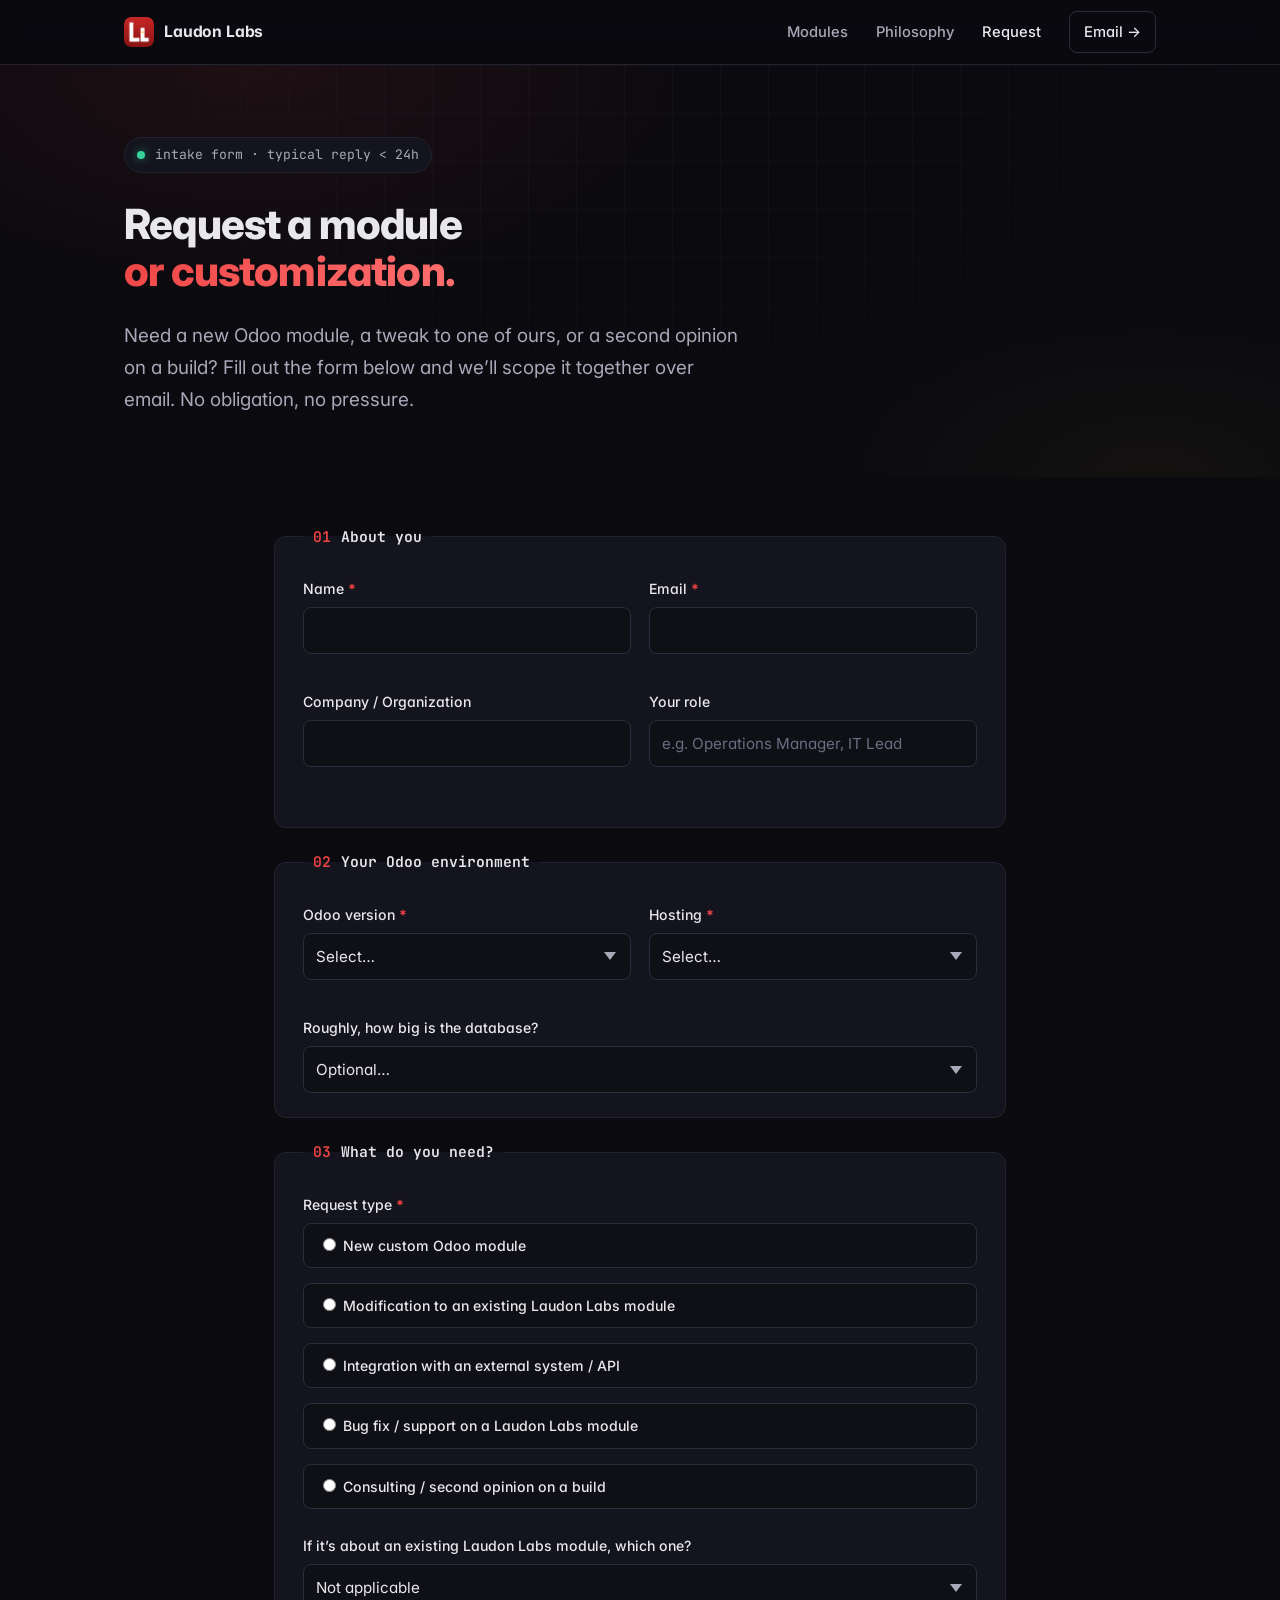
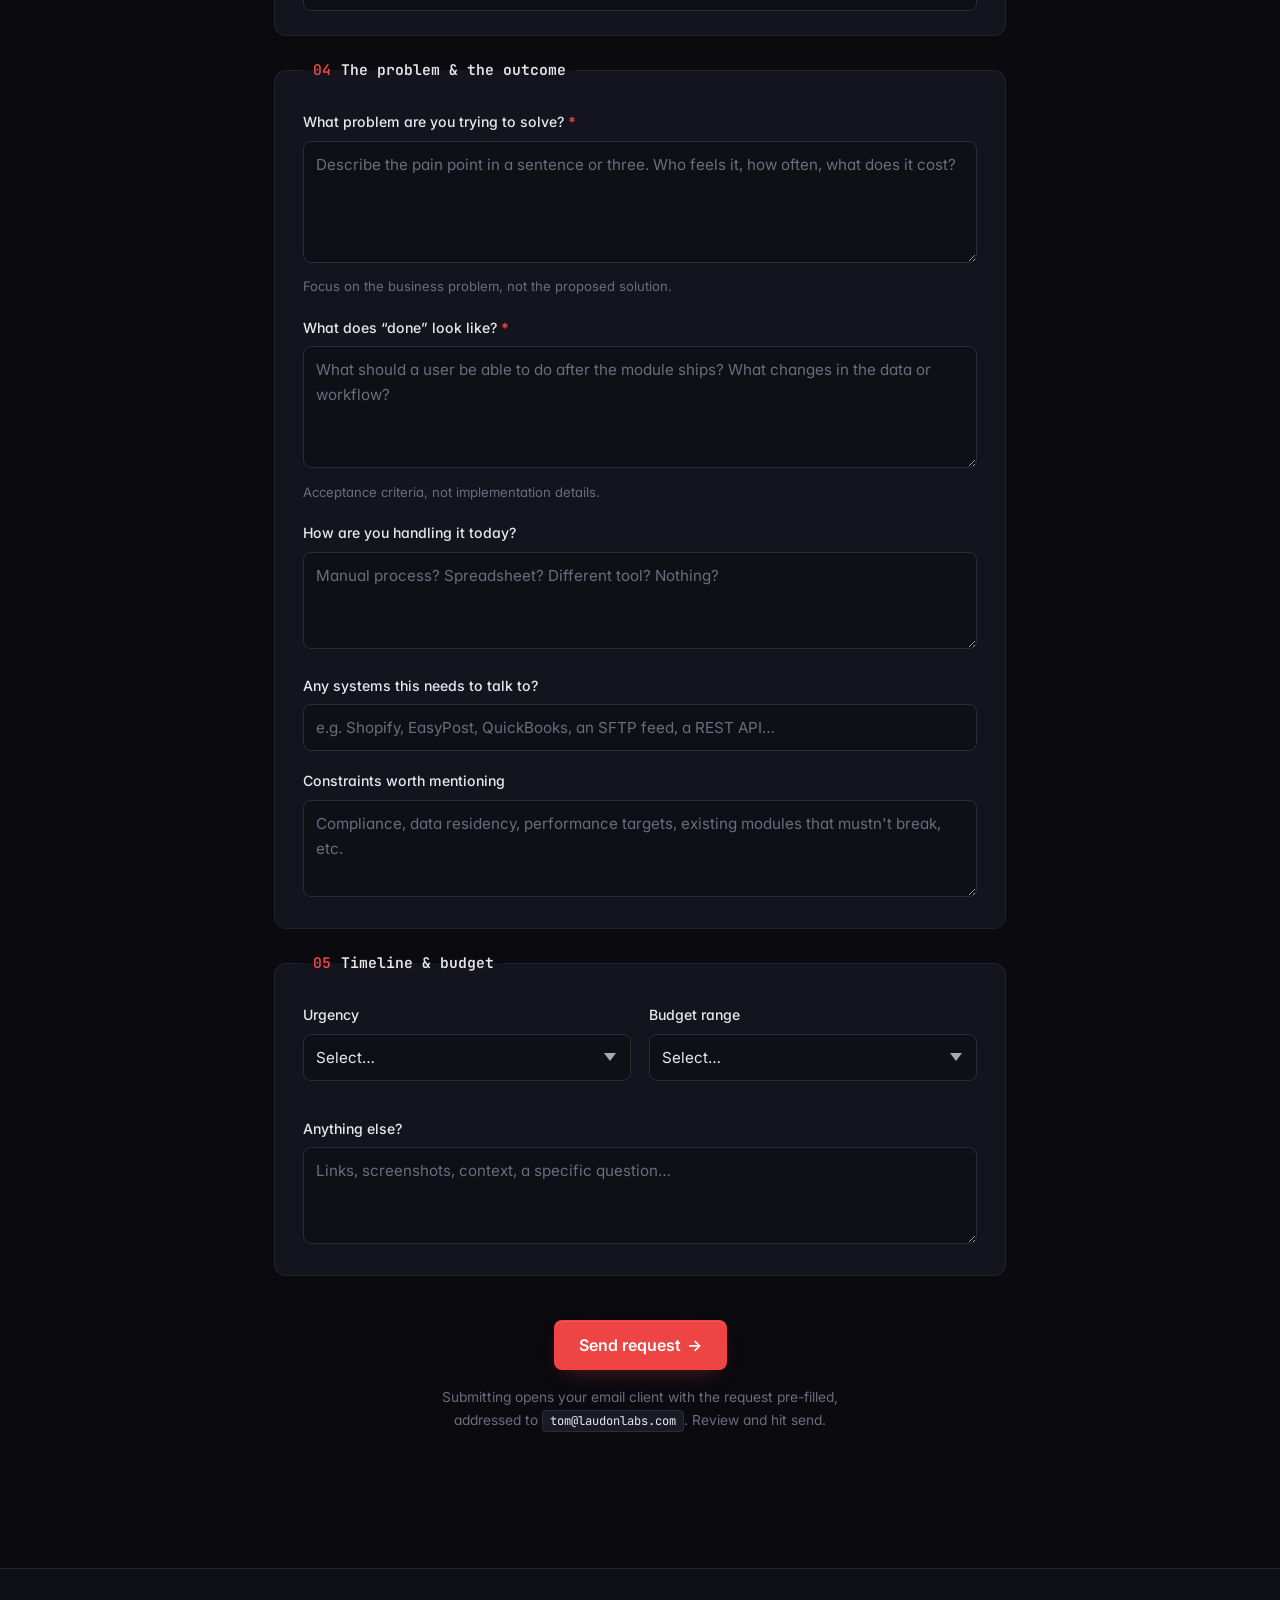
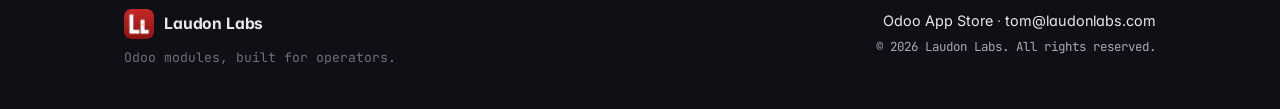
==== request.html @ 70297557 "Initial commit: laudonlabs.com landing page Dark-mode developer-focused site with: - Hero + terminal" ====
<!DOCTYPE html>
<html lang="en">
<head>
<meta charset="UTF-8">
<meta name="viewport" content="width=device-width, initial-scale=1.0">
<title>Request a Module &middot; Laudon Labs</title>
<meta name="description" content="Request a custom Odoo module or a modification to an existing Laudon Labs module. Scoping intake form.">
<meta name="theme-color" content="#0d0d12">
<link rel="icon" href="logo-mark.png?v=2" type="image/png">
<link rel="apple-touch-icon" href="logo-mark.png?v=2">
<link rel="preconnect" href="https://fonts.googleapis.com">
<link rel="preconnect" href="https://fonts.gstatic.com" crossorigin>
<link href="https://fonts.googleapis.com/css2?family=Inter:wght@400;500;600;700;800&family=JetBrains+Mono:wght@400;500;600&display=swap" rel="stylesheet">
<link rel="stylesheet" href="styles.css">
</head>
<body>

<nav class="nav">
  <div class="container nav-inner">
    <a href="/" class="brand">
      <img src="logo-mark.png" alt="Laudon Labs" class="brand-mark">
      <span class="brand-name">Laudon Labs</span>
    </a>
    <div class="nav-links">
      <a href="/#modules">Modules</a>
      <a href="/#philosophy">Philosophy</a>
      <a href="request.html" class="active">Request</a>
      <a href="mailto:tom@laudonlabs.com" class="nav-cta">Email <span class="arrow">&rarr;</span></a>
    </div>
  </div>
</nav>

<header class="hero hero--sm">
  <div class="container">
    <div class="eyebrow">
      <span class="dot"></span>
      <span>intake form &middot; typical reply &lt; 24h</span>
    </div>
    <h1>Request a module<br><span class="accent">or customization.</span></h1>
    <p class="tagline">
      Need a new Odoo module, a tweak to one of ours, or a second opinion on a
      build? Fill out the form below and we&rsquo;ll scope it together over
      email. No obligation, no pressure.
    </p>
  </div>
</header>

<section class="section" style="padding-top: 48px;">
  <div class="container container--narrow">

    <form id="request-form" class="form">

      <!-- ---------- WHO ---------- -->
      <fieldset>
        <legend><span class="legend-num">01</span> About you</legend>

        <div class="field-grid">
          <div class="field">
            <label for="name">Name <span class="req">*</span></label>
            <input type="text" id="name" name="name" required autocomplete="name">
          </div>
          <div class="field">
            <label for="email">Email <span class="req">*</span></label>
            <input type="email" id="email" name="email" required autocomplete="email">
          </div>
        </div>

        <div class="field-grid">
          <div class="field">
            <label for="company">Company / Organization</label>
            <input type="text" id="company" name="company" autocomplete="organization">
          </div>
          <div class="field">
            <label for="role">Your role</label>
            <input type="text" id="role" name="role" placeholder="e.g. Operations Manager, IT Lead">
          </div>
        </div>
      </fieldset>

      <!-- ---------- ENVIRONMENT ---------- -->
      <fieldset>
        <legend><span class="legend-num">02</span> Your Odoo environment</legend>

        <div class="field-grid">
          <div class="field">
            <label for="odoo_version">Odoo version <span class="req">*</span></label>
            <select id="odoo_version" name="odoo_version" required>
              <option value="">Select&hellip;</option>
              <option>18.0 Enterprise</option>
              <option>18.0 Community</option>
              <option>17.0 Enterprise</option>
              <option>17.0 Community</option>
              <option>16.0 or earlier</option>
              <option>Not sure</option>
            </select>
          </div>
          <div class="field">
            <label for="hosting">Hosting <span class="req">*</span></label>
            <select id="hosting" name="hosting" required>
              <option value="">Select&hellip;</option>
              <option>Odoo.sh</option>
              <option>On-Premise / Self-hosted</option>
              <option>Odoo Online (SaaS)</option>
              <option>Other</option>
            </select>
          </div>
        </div>

        <div class="field">
          <label for="db_size">Roughly, how big is the database?</label>
          <select id="db_size" name="db_size">
            <option value="">Optional&hellip;</option>
            <option>Small (under 10 users, &lt; 1GB)</option>
            <option>Medium (10&ndash;50 users, 1&ndash;20GB)</option>
            <option>Large (50+ users or 20GB+)</option>
            <option>Not sure</option>
          </select>
        </div>
      </fieldset>

      <!-- ---------- SCOPE ---------- -->
      <fieldset>
        <legend><span class="legend-num">03</span> What do you need?</legend>

        <div class="field">
          <label>Request type <span class="req">*</span></label>
          <div class="radio-group">
            <label class="radio">
              <input type="radio" name="request_type" value="new_module" required>
              <span>New custom Odoo module</span>
            </label>
            <label class="radio">
              <input type="radio" name="request_type" value="modification">
              <span>Modification to an existing Laudon Labs module</span>
            </label>
            <label class="radio">
              <input type="radio" name="request_type" value="integration">
              <span>Integration with an external system / API</span>
            </label>
            <label class="radio">
              <input type="radio" name="request_type" value="bug">
              <span>Bug fix / support on a Laudon Labs module</span>
            </label>
            <label class="radio">
              <input type="radio" name="request_type" value="consult">
              <span>Consulting / second opinion on a build</span>
            </label>
          </div>
        </div>

        <div class="field">
          <label for="existing_module">If it&rsquo;s about an existing Laudon Labs module, which one?</label>
          <select id="existing_module" name="existing_module">
            <option value="">Not applicable</option>
            <option>bounced_payment_return</option>
            <option>cost_guardrail (coming soon)</option>
            <option>stock_reorder_enh (in development)</option>
            <option>stock_pick_cart (in development)</option>
            <option>Other / not listed</option>
          </select>
        </div>
      </fieldset>

      <!-- ---------- SPEC ---------- -->
      <fieldset>
        <legend><span class="legend-num">04</span> The problem &amp; the outcome</legend>

        <div class="field">
          <label for="problem">What problem are you trying to solve? <span class="req">*</span></label>
          <textarea id="problem" name="problem" rows="4" required placeholder="Describe the pain point in a sentence or three. Who feels it, how often, what does it cost?"></textarea>
          <p class="help">Focus on the business problem, not the proposed solution.</p>
        </div>

        <div class="field">
          <label for="outcome">What does &ldquo;done&rdquo; look like? <span class="req">*</span></label>
          <textarea id="outcome" name="outcome" rows="4" required placeholder="What should a user be able to do after the module ships? What changes in the data or workflow?"></textarea>
          <p class="help">Acceptance criteria, not implementation details.</p>
        </div>

        <div class="field">
          <label for="current_workaround">How are you handling it today?</label>
          <textarea id="current_workaround" name="current_workaround" rows="3" placeholder="Manual process? Spreadsheet? Different tool? Nothing?"></textarea>
        </div>

        <div class="field">
          <label for="integrations">Any systems this needs to talk to?</label>
          <input type="text" id="integrations" name="integrations" placeholder="e.g. Shopify, EasyPost, QuickBooks, an SFTP feed, a REST API&hellip;">
        </div>

        <div class="field">
          <label for="constraints">Constraints worth mentioning</label>
          <textarea id="constraints" name="constraints" rows="3" placeholder="Compliance, data residency, performance targets, existing modules that mustn't break, etc."></textarea>
        </div>
      </fieldset>

      <!-- ---------- LOGISTICS ---------- -->
      <fieldset>
        <legend><span class="legend-num">05</span> Timeline &amp; budget</legend>

        <div class="field-grid">
          <div class="field">
            <label for="urgency">Urgency</label>
            <select id="urgency" name="urgency">
              <option value="">Select&hellip;</option>
              <option>Exploring / no deadline</option>
              <option>Planning for next quarter</option>
              <option>Need it in the next 4&ndash;8 weeks</option>
              <option>ASAP / production is hurting</option>
            </select>
          </div>
          <div class="field">
            <label for="budget">Budget range</label>
            <select id="budget" name="budget">
              <option value="">Select&hellip;</option>
              <option>Under $1k</option>
              <option>$1k &ndash; $5k</option>
              <option>$5k &ndash; $15k</option>
              <option>$15k &ndash; $50k</option>
              <option>$50k+</option>
              <option>Need guidance on scope first</option>
            </select>
          </div>
        </div>

        <div class="field">
          <label for="notes">Anything else?</label>
          <textarea id="notes" name="notes" rows="3" placeholder="Links, screenshots, context, a specific question&hellip;"></textarea>
        </div>
      </fieldset>

      <div class="form-actions">
        <button type="submit" class="btn btn-primary btn-lg">Send request <span class="arrow">&rarr;</span></button>
        <p class="form-note">
          Submitting opens your email client with the request pre-filled,
          addressed to <code>tom@laudonlabs.com</code>. Review and hit send.
        </p>
      </div>
    </form>

  </div>
</section>

<footer class="site-footer">
  <div class="container footer-inner">
    <div class="footer-left">
      <a href="/" class="brand">
        <img src="logo-mark.png" alt="" class="brand-mark">
        <span class="brand-name">Laudon Labs</span>
      </a>
      <p class="footer-tagline">Odoo modules, built for operators.</p>
    </div>
    <div class="footer-right">
      <p>
        <a href="https://apps.odoo.com/apps/modules/browse?author=Laudon+Labs" target="_blank" rel="noopener">Odoo App Store</a>
        &middot;
        <a href="mailto:tom@laudonlabs.com">tom@laudonlabs.com</a>
      </p>
      <p class="copyright">&copy; <span id="year"></span> Laudon Labs. All rights reserved.</p>
    </div>
  </div>
</footer>

<script>
  document.getElementById('year').textContent = new Date().getFullYear();

  document.getElementById('request-form').addEventListener('submit', function (e) {
    e.preventDefault();
    const f = e.target;
    const get = (name) => {
      const el = f.elements[name];
      if (!el) return '';
      if (el.type === 'radio' || (el.length && el[0]?.type === 'radio')) {
        const checked = f.querySelector(`input[name="${name}"]:checked`);
        return checked ? checked.value : '';
      }
      return (el.value || '').trim();
    };

    const lines = [
      '=== LAUDON LABS — MODULE REQUEST ===',
      '',
      '-- About you --',
      `Name:          ${get('name')}`,
      `Email:         ${get('email')}`,
      `Company:       ${get('company')}`,
      `Role:          ${get('role')}`,
      '',
      '-- Odoo environment --',
      `Version:       ${get('odoo_version')}`,
      `Hosting:       ${get('hosting')}`,
      `Database size: ${get('db_size')}`,
      '',
      '-- What you need --',
      `Request type:  ${get('request_type')}`,
      `Module:        ${get('existing_module')}`,
      '',
      '-- Problem & outcome --',
      'Problem:',
      get('problem'),
      '',
      'Done looks like:',
      get('outcome'),
      '',
      'Current workaround:',
      get('current_workaround') || '(none provided)',
      '',
      `Integrations:  ${get('integrations') || '(none)'}`,
      '',
      'Constraints:',
      get('constraints') || '(none provided)',
      '',
      '-- Timeline & budget --',
      `Urgency:       ${get('urgency')}`,
      `Budget:        ${get('budget')}`,
      '',
      'Notes:',
      get('notes') || '(none)',
      '',
      '=== END REQUEST ===',
    ].join('\n');

    const subject = `Module request from ${get('name') || 'Website'}${get('company') ? ' (' + get('company') + ')' : ''}`;
    const mailto = `mailto:tom@laudonlabs.com?subject=${encodeURIComponent(subject)}&body=${encodeURIComponent(lines)}`;

    window.location.href = mailto;
  });
</script>

</body>
</html>
---- styles.css ----
:root {
  --bg: #0a0a0f;
  --bg-2: #0f0f16;
  --bg-3: #151520;
  --surface: #14141e;
  --surface-2: #1a1a26;
  --line: #23232f;
  --line-2: #2c2c3a;
  --ink: #e8e8ec;
  --ink-soft: #a8a8b8;
  --muted: #6c6c80;
  --brand: #ef4444;
  --brand-2: #c82828;
  --brand-soft: rgba(239, 68, 68, 0.12);
  --accent: #fbbf24;
  --ok: #34d399;
  --mono: 'JetBrains Mono', ui-monospace, SF Mono, Menlo, Consolas, monospace;
  --sans: 'Inter', -apple-system, BlinkMacSystemFont, 'Segoe UI', Helvetica, Arial, sans-serif;
}

* { box-sizing: border-box; }

html, body { margin: 0; padding: 0; }

html { scroll-behavior: smooth; }

body {
  font-family: var(--sans);
  color: var(--ink);
  background: var(--bg);
  line-height: 1.65;
  font-size: 16px;
  font-feature-settings: 'cv11', 'ss01';
  -webkit-font-smoothing: antialiased;
  -moz-osx-font-smoothing: grayscale;
}

.container {
  max-width: 1080px;
  margin: 0 auto;
  padding: 0 24px;
}

a { color: var(--brand); text-decoration: none; transition: color 0.15s; }
a:hover { color: #ff6060; }

h1, h2, h3, h4 {
  color: var(--ink);
  line-height: 1.15;
  letter-spacing: -0.02em;
  margin: 0;
}
h1 { font-size: 3.4rem; font-weight: 800; }
h2 { font-size: 2.1rem; font-weight: 700; margin-bottom: 16px; }
h3 { font-size: 1.4rem; font-weight: 700; }
h4 { font-size: 1.05rem; font-weight: 700; }

code {
  font-family: var(--mono);
  font-size: 0.88em;
  background: var(--surface-2);
  color: var(--ink);
  padding: 2px 7px;
  border-radius: 4px;
  border: 1px solid var(--line);
}

/* ============ NAV ============ */
.nav {
  position: sticky;
  top: 0;
  z-index: 40;
  background: rgba(10, 10, 15, 0.72);
  backdrop-filter: saturate(160%) blur(12px);
  -webkit-backdrop-filter: saturate(160%) blur(12px);
  border-bottom: 1px solid var(--line);
}
.nav-inner {
  display: flex;
  align-items: center;
  justify-content: space-between;
  height: 64px;
}
.brand {
  display: inline-flex;
  align-items: center;
  gap: 10px;
  color: var(--ink) !important;
  text-decoration: none !important;
}
.brand-mark {
  width: 30px; height: 30px;
  border-radius: 7px;
  display: block;
}
.brand-name {
  font-weight: 700;
  font-size: 0.98rem;
  letter-spacing: -0.01em;
}
.nav-links {
  display: flex;
  align-items: center;
  gap: 28px;
}
.nav-links a {
  color: var(--ink-soft);
  font-size: 0.92rem;
  font-weight: 500;
}
.nav-links a:hover { color: var(--ink); }
.nav-cta {
  color: var(--ink) !important;
  padding: 8px 14px;
  border: 1px solid var(--line-2);
  border-radius: 8px;
  font-weight: 500;
}
.nav-cta:hover { background: var(--surface); border-color: var(--ink-soft); }

/* ============ HERO ============ */
.hero {
  padding: 96px 0 48px;
  background:
    radial-gradient(ellipse 800px 400px at 20% 0%, rgba(239, 68, 68, 0.09), transparent 60%),
    radial-gradient(ellipse 600px 300px at 90% 100%, rgba(251, 191, 36, 0.04), transparent 60%),
    var(--bg);
  position: relative;
  overflow: hidden;
}
.hero::before {
  content: '';
  position: absolute;
  inset: 0;
  background-image:
    linear-gradient(var(--line) 1px, transparent 1px),
    linear-gradient(90deg, var(--line) 1px, transparent 1px);
  background-size: 48px 48px;
  opacity: 0.25;
  mask-image: radial-gradient(ellipse at top, black 30%, transparent 70%);
  -webkit-mask-image: radial-gradient(ellipse at top, black 30%, transparent 70%);
  pointer-events: none;
}
.hero > .container { position: relative; z-index: 1; }

.eyebrow {
  display: inline-flex;
  align-items: center;
  gap: 10px;
  font-family: var(--mono);
  font-size: 0.82rem;
  color: var(--ink-soft);
  padding: 6px 12px;
  border: 1px solid var(--line);
  background: var(--surface);
  border-radius: 999px;
  margin-bottom: 28px;
}
.eyebrow .dot {
  width: 8px; height: 8px;
  background: var(--ok);
  border-radius: 50%;
  box-shadow: 0 0 10px rgba(52, 211, 153, 0.6);
  animation: pulse 2.2s ease-in-out infinite;
}
@keyframes pulse {
  0%, 100% { opacity: 1; transform: scale(1); }
  50% { opacity: 0.6; transform: scale(0.88); }
}

.hero h1 { margin-bottom: 24px; }
.accent {
  background: linear-gradient(135deg, var(--brand) 0%, #ff7070 100%);
  -webkit-background-clip: text;
  background-clip: text;
  -webkit-text-fill-color: transparent;
}

.tagline {
  font-size: 1.18rem;
  color: var(--ink-soft);
  max-width: 620px;
  margin: 0 0 36px;
  line-height: 1.7;
}

.cta-row {
  display: flex;
  gap: 12px;
  flex-wrap: wrap;
  margin-bottom: 72px;
}

.btn {
  display: inline-flex;
  align-items: center;
  gap: 6px;
  padding: 11px 18px;
  border-radius: 8px;
  font-weight: 600;
  font-size: 0.94rem;
  transition: all 0.15s ease;
  cursor: pointer;
  border: 1px solid transparent;
  font-family: inherit;
}
.btn .arrow { transition: transform 0.15s; display: inline-block; }
.btn:hover .arrow { transform: translateX(3px); }
.btn-primary {
  background: var(--brand);
  color: #fff !important;
  text-decoration: none !important;
  box-shadow: 0 1px 0 rgba(255,255,255,0.1) inset, 0 8px 24px -12px rgba(239, 68, 68, 0.5);
}
.btn-primary:hover { background: #f55 !important; }
.btn-ghost {
  background: var(--surface);
  color: var(--ink) !important;
  border-color: var(--line-2);
  text-decoration: none !important;
}
.btn-ghost:hover { background: var(--surface-2); border-color: var(--ink-soft); }
.btn-lg { padding: 14px 24px; font-size: 1rem; }

/* ============ TERMINAL ============ */
.terminal {
  background: var(--bg-2);
  border: 1px solid var(--line);
  border-radius: 12px;
  overflow: hidden;
  box-shadow: 0 20px 60px -20px rgba(0,0,0,0.6), 0 0 0 1px rgba(255,255,255,0.02) inset;
  max-width: 780px;
}
.terminal-chrome {
  display: flex;
  align-items: center;
  gap: 6px;
  padding: 11px 16px;
  background: var(--bg-3);
  border-bottom: 1px solid var(--line);
}
.tc-dot { width: 12px; height: 12px; border-radius: 50%; display: block; }
.tc-red { background: #ff5f56; }
.tc-yellow { background: #ffbd2e; }
.tc-green { background: #27c93f; }
.terminal-title {
  margin-left: 14px;
  font-family: var(--mono);
  font-size: 0.78rem;
  color: var(--muted);
}
.terminal-body {
  margin: 0;
  padding: 20px 24px;
  font-family: var(--mono);
  font-size: 0.86rem;
  line-height: 1.65;
  color: var(--ink-soft);
  overflow-x: auto;
  white-space: pre;
}
.t-prompt { color: var(--ok); }
.t-cmd { color: var(--ink); }
.t-out { color: var(--ink-soft); }
.t-ok { color: var(--ok); }
.t-comment { color: var(--muted); font-style: italic; }

/* ============ SECTIONS ============ */
.section { padding: 96px 0; }
.section-alt { background: var(--bg-2); border-top: 1px solid var(--line); border-bottom: 1px solid var(--line); }
.section-head { margin-bottom: 48px; }
.section-label {
  display: inline-block;
  font-family: var(--mono);
  font-size: 0.82rem;
  color: var(--brand);
  margin-bottom: 10px;
  font-weight: 500;
}

/* ============ MODULES ============ */
.module {
  background: var(--surface);
  border: 1px solid var(--line);
  border-radius: 14px;
  padding: 32px;
  margin-bottom: 20px;
  transition: border-color 0.15s, transform 0.15s;
}
.module:hover { border-color: var(--line-2); }
.module-head {
  display: flex;
  align-items: flex-start;
  gap: 20px;
  padding-bottom: 24px;
  border-bottom: 1px solid var(--line);
  margin-bottom: 24px;
}
.module-icon {
  position: relative;
  width: 64px; height: 64px;
  flex-shrink: 0;
  background: linear-gradient(145deg, var(--brand), var(--brand-2));
  border-radius: 14px;
  display: flex;
  align-items: center;
  justify-content: center;
  color: #fff;
  font-weight: 900;
  font-size: 2rem;
  box-shadow: 0 8px 20px -8px rgba(239, 68, 68, 0.5);
}
.module-icon .arc {
  position: absolute;
  top: 4px; left: 4px; right: 4px;
  height: 30px;
  border: 3px solid #1a1a28;
  border-bottom-color: transparent;
  border-left-color: transparent;
  border-radius: 50%;
  transform: rotate(32deg);
}
.module-title { flex: 1; min-width: 0; }
.module-title h3 {
  font-family: var(--mono);
  font-size: 1.25rem;
  color: var(--ink);
  letter-spacing: -0.01em;
  margin-bottom: 6px;
}
.module-tag {
  color: var(--ink-soft);
  margin: 0;
  font-size: 0.98rem;
}
.module-price { text-align: right; flex-shrink: 0; }
.price {
  display: block;
  font-size: 1.9rem;
  font-weight: 800;
  color: var(--ink);
  line-height: 1;
}
.price-note {
  display: block;
  font-family: var(--mono);
  font-size: 0.75rem;
  color: var(--muted);
  margin-top: 6px;
}

.module-grid {
  display: grid;
  grid-template-columns: 1fr 280px;
  gap: 40px;
}
.module-body p { color: var(--ink-soft); margin: 0 0 18px; }

.bullet-list {
  list-style: none;
  padding: 0;
  margin: 0 0 24px;
}
.bullet-list li {
  color: var(--ink-soft);
  padding: 4px 0;
  display: flex;
  gap: 10px;
  align-items: flex-start;
}
.bullet-list li span {
  color: var(--ok);
  font-weight: 700;
  margin-top: 2px;
  flex-shrink: 0;
}

.module-actions {
  display: flex;
  gap: 10px;
  flex-wrap: wrap;
}

.module-spec {
  background: var(--bg-2);
  border: 1px solid var(--line);
  border-radius: 10px;
  padding: 18px 20px;
  font-size: 0.88rem;
}
.module-spec dl {
  display: grid;
  grid-template-columns: auto 1fr;
  gap: 8px 14px;
  margin: 0;
}
.module-spec dt {
  font-family: var(--mono);
  color: var(--muted);
  font-weight: 500;
}
.module-spec dd {
  margin: 0;
  color: var(--ink-soft);
}
.module-spec code { font-size: 0.82rem; background: var(--surface-2); }

/* coming soon modules */
.module--coming { opacity: 0.72; }
.module--coming .module-head { padding: 0; border: 0; margin: 0; }
.coming-label {
  display: inline-block;
  font-family: var(--mono);
  font-size: 0.7rem;
  text-transform: uppercase;
  letter-spacing: 0.12em;
  color: var(--accent);
  background: rgba(251, 191, 36, 0.08);
  border: 1px solid rgba(251, 191, 36, 0.2);
  padding: 3px 9px;
  border-radius: 999px;
  margin-bottom: 10px;
}

/* ============ PRINCIPLES ============ */
.principles {
  display: grid;
  grid-template-columns: repeat(2, 1fr);
  gap: 2px;
  background: var(--line);
  border: 1px solid var(--line);
  border-radius: 12px;
  overflow: hidden;
}
.principle {
  background: var(--surface);
  padding: 32px 28px;
}
.principle-num {
  font-family: var(--mono);
  font-size: 0.82rem;
  color: var(--brand);
  font-weight: 600;
  margin-bottom: 14px;
}
.principle h4 { color: var(--ink); margin-bottom: 8px; }
.principle p { color: var(--ink-soft); margin: 0; font-size: 0.96rem; }

/* ============ CTA ============ */
.section-cta {
  text-align: center;
  padding: 96px 0;
  background:
    radial-gradient(ellipse 500px 200px at 50% 100%, rgba(239, 68, 68, 0.12), transparent 70%),
    var(--bg);
}
.section-cta h2 { margin-bottom: 12px; }
.section-cta p {
  color: var(--ink-soft);
  max-width: 520px;
  margin: 0 auto 32px;
  font-size: 1.08rem;
}

/* ============ FOOTER ============ */
.site-footer {
  background: var(--bg-2);
  border-top: 1px solid var(--line);
  padding: 40px 0;
  font-size: 0.9rem;
}
.footer-inner {
  display: flex;
  justify-content: space-between;
  align-items: flex-start;
  gap: 40px;
  flex-wrap: wrap;
}
.footer-left .brand { margin-bottom: 8px; }
.footer-tagline { color: var(--muted); margin: 0; font-family: var(--mono); font-size: 0.82rem; }
.footer-right { text-align: right; }
.footer-right p { margin: 0 0 4px; color: var(--ink-soft); }
.footer-right a { color: var(--ink); }
.copyright { color: var(--muted); font-family: var(--mono); font-size: 0.78rem; }

/* ============ FORM PAGE ============ */
.nav-links a.active { color: var(--ink); }
.container--narrow { max-width: 780px; }
.hero--sm { padding: 72px 0 24px; }
.hero--sm h1 { font-size: 2.6rem; }

.form fieldset {
  border: 1px solid var(--line);
  border-radius: 12px;
  padding: 28px 28px 24px;
  margin: 0 0 22px;
  background: var(--surface);
}
.form legend {
  display: inline-flex;
  align-items: center;
  gap: 10px;
  padding: 0 10px;
  font-family: var(--mono);
  font-size: 0.92rem;
  font-weight: 600;
  color: var(--ink);
}
.legend-num {
  color: var(--brand);
  font-weight: 600;
}

.field { margin-bottom: 18px; }
.field:last-child { margin-bottom: 0; }
.field-grid {
  display: grid;
  grid-template-columns: 1fr 1fr;
  gap: 18px;
  margin-bottom: 18px;
}

.form label {
  display: block;
  font-size: 0.88rem;
  color: var(--ink);
  font-weight: 500;
  margin-bottom: 7px;
}
.req { color: var(--brand); font-weight: 700; }
.help {
  font-size: 0.82rem;
  color: var(--muted);
  margin: 6px 0 0;
}

.form input[type="text"],
.form input[type="email"],
.form select,
.form textarea {
  width: 100%;
  font: inherit;
  font-size: 0.95rem;
  color: var(--ink);
  background: var(--bg-2);
  border: 1px solid var(--line-2);
  border-radius: 8px;
  padding: 10px 12px;
  transition: border-color 0.15s, box-shadow 0.15s;
  font-family: var(--sans);
}
.form textarea { font-family: var(--sans); resize: vertical; min-height: 88px; }
.form input:focus,
.form select:focus,
.form textarea:focus {
  outline: none;
  border-color: var(--brand);
  box-shadow: 0 0 0 3px rgba(239, 68, 68, 0.15);
}
.form select {
  appearance: none;
  -webkit-appearance: none;
  background-image: url("data:image/svg+xml;utf8,<svg xmlns='http://www.w3.org/2000/svg' width='12' height='8' viewBox='0 0 12 8'><path fill='%23a8a8b8' d='M6 8L0 0h12z'/></svg>");
  background-repeat: no-repeat;
  background-position: right 14px center;
  padding-right: 36px;
}
.form input::placeholder,
.form textarea::placeholder { color: var(--muted); }

.radio-group {
  display: flex;
  flex-direction: column;
  gap: 8px;
}
.radio {
  display: flex;
  align-items: flex-start;
  gap: 10px;
  padding: 10px 14px;
  background: var(--bg-2);
  border: 1px solid var(--line-2);
  border-radius: 8px;
  cursor: pointer;
  font-size: 0.95rem;
  color: var(--ink-soft);
  transition: border-color 0.15s, background 0.15s;
  margin-bottom: 0;
}
.radio:hover { border-color: var(--ink-soft); }
.radio input {
  accent-color: var(--brand);
  margin-top: 3px;
}
.radio:has(input:checked) {
  border-color: var(--brand);
  background: rgba(239, 68, 68, 0.06);
  color: var(--ink);
}

.form-actions {
  margin-top: 8px;
  padding: 22px 0 40px;
  text-align: center;
}
.form-note {
  color: var(--muted);
  font-size: 0.86rem;
  margin: 16px auto 0;
  max-width: 460px;
}
.form-note code { background: var(--surface-2); border-color: var(--line-2); }

/* ============ RESPONSIVE ============ */
@media (max-width: 768px) {
  h1 { font-size: 2.3rem; }
  h2 { font-size: 1.6rem; }
  .hero { padding: 64px 0 32px; }
  .section { padding: 64px 0; }
  .nav-links { gap: 16px; }
  .nav-links a:not(.nav-cta) { display: none; }
  .field-grid { grid-template-columns: 1fr; gap: 0; }
  .form fieldset { padding: 22px 18px 18px; }
  .module { padding: 22px; }
  .module-head { flex-wrap: wrap; }
  .module-price { text-align: left; width: 100%; }
  .module-grid { grid-template-columns: 1fr; gap: 24px; }
  .principles { grid-template-columns: 1fr; }
  .footer-inner { flex-direction: column; }
  .footer-right { text-align: left; }
  .terminal-body { font-size: 0.78rem; padding: 16px; }
}

@media (max-width: 480px) {
  h1 { font-size: 1.9rem; }
  .brand-name { display: none; }
  .terminal-body { font-size: 0.72rem; }
}
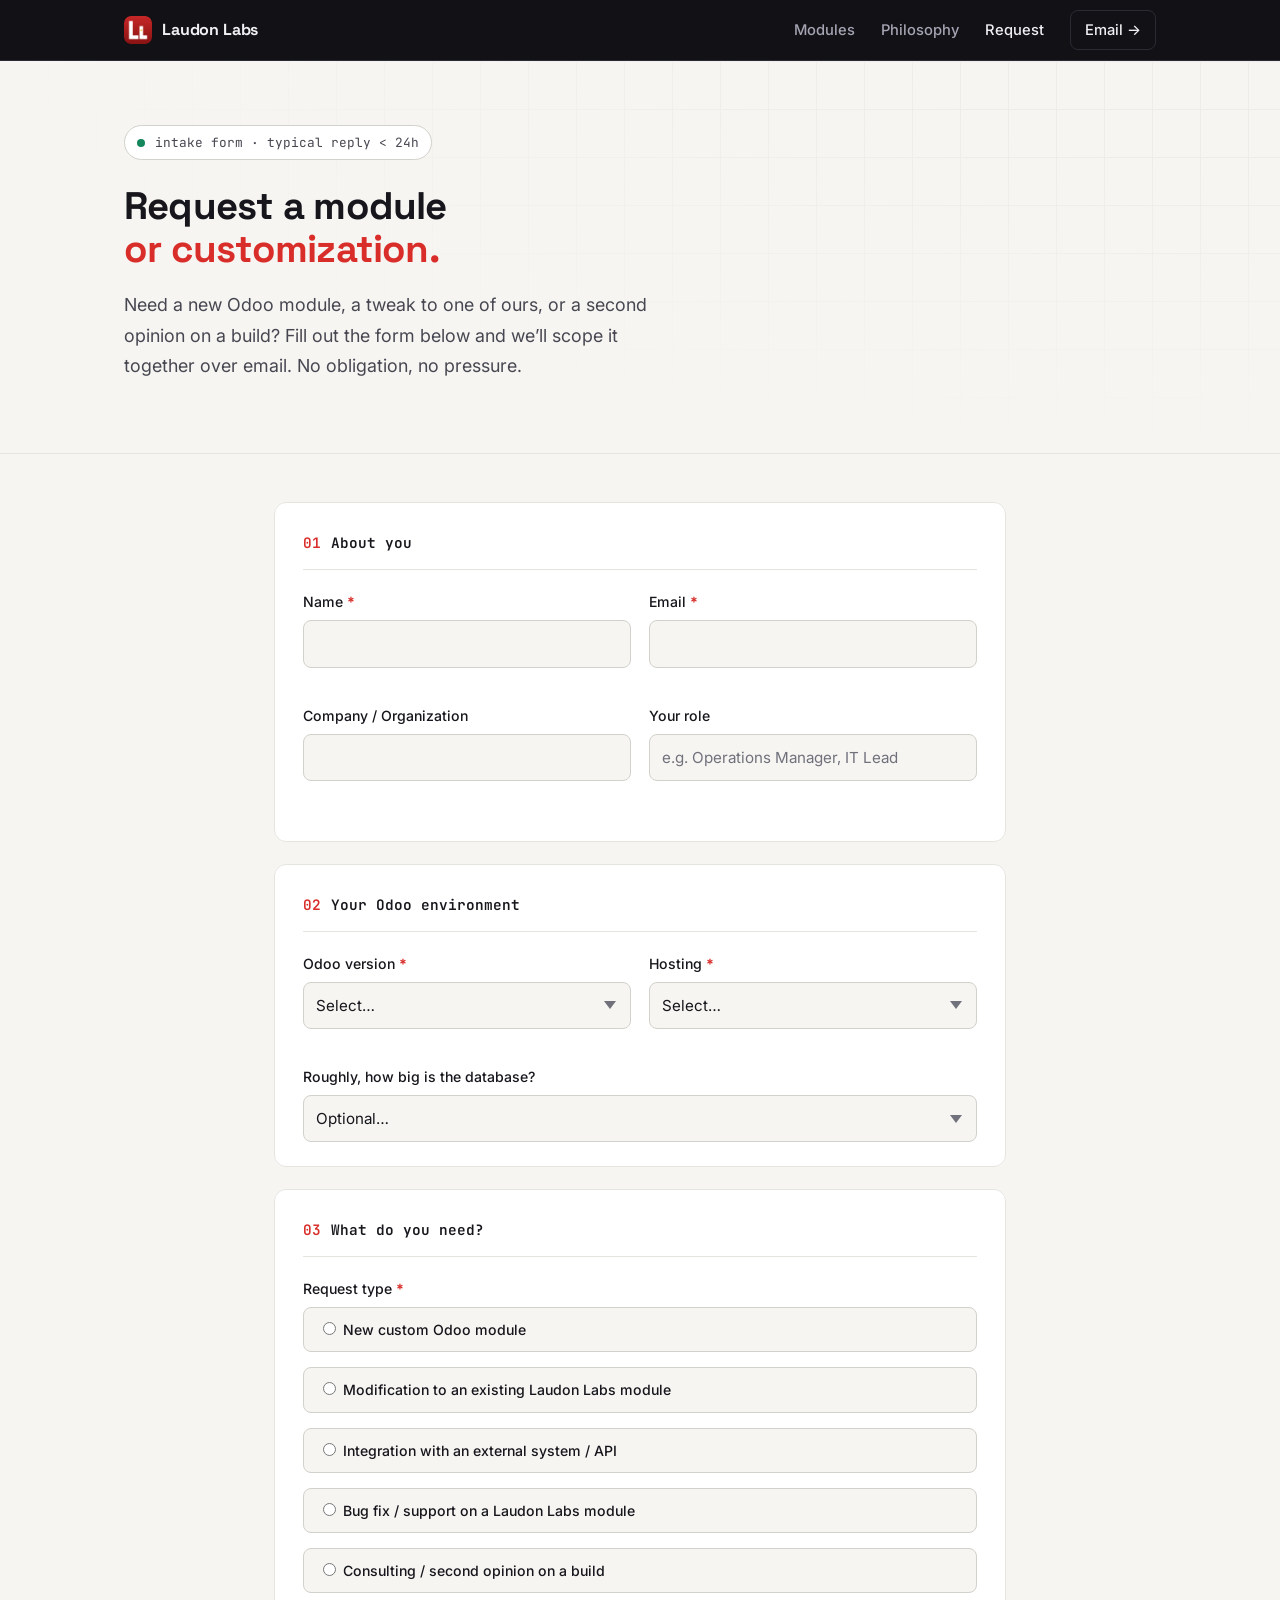
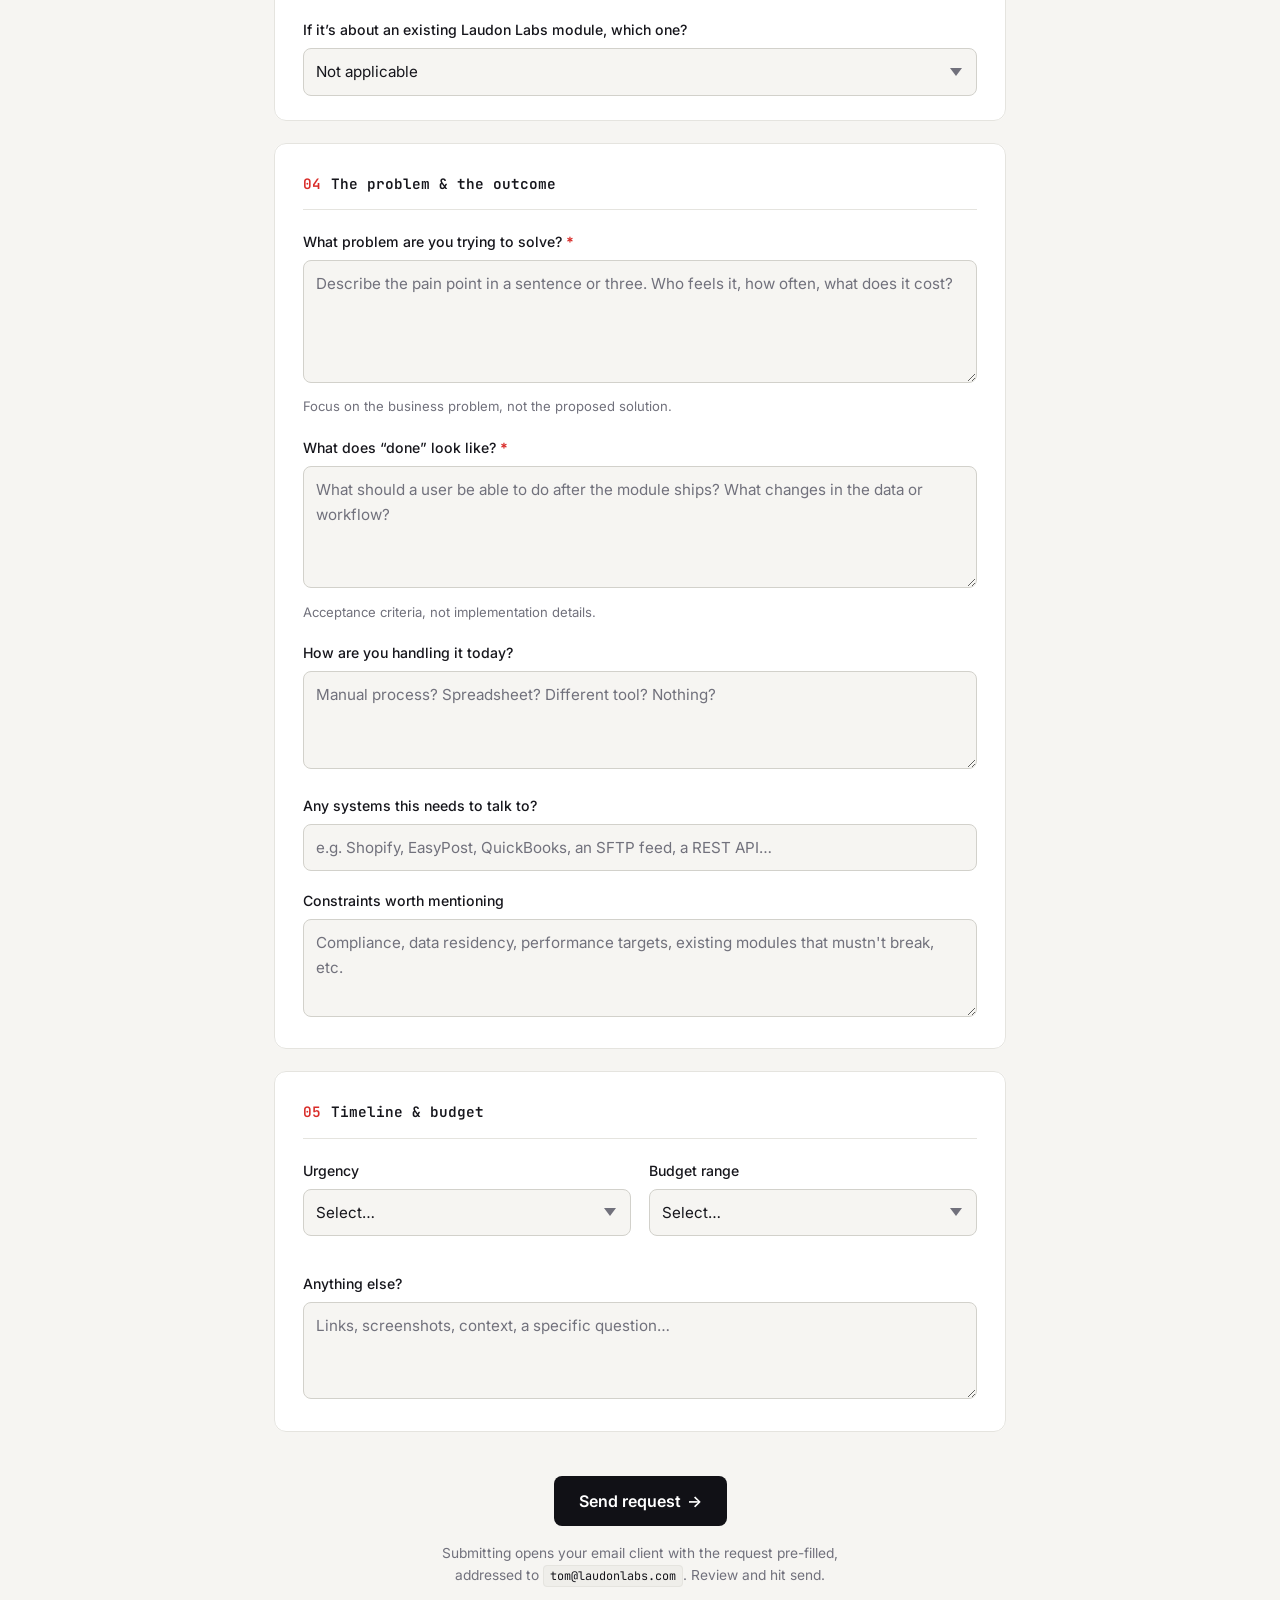
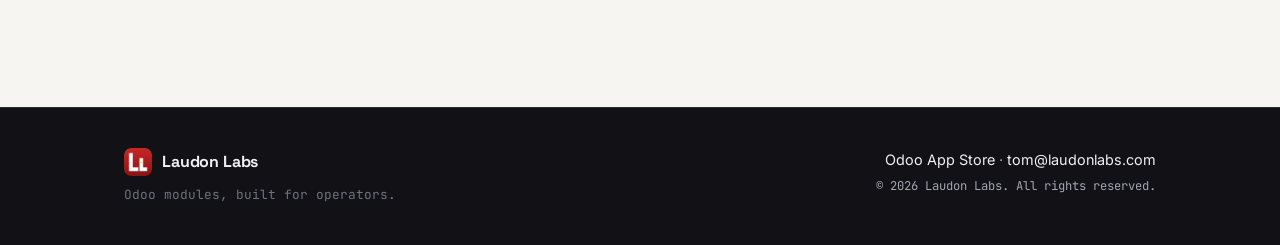
==== commit e58bbffa: "Redesign: light theme with black accents, compact module grid, per-module detail pages - Light paper" ====
--- a/request.html
+++ b/request.html
@@ -5,12 +5,12 @@
 <meta name="viewport" content="width=device-width, initial-scale=1.0">
 <title>Request a Module &middot; Laudon Labs</title>
 <meta name="description" content="Request a custom Odoo module or a modification to an existing Laudon Labs module. Scoping intake form.">
-<meta name="theme-color" content="#0d0d12">
+<meta name="theme-color" content="#f6f5f2">
 <link rel="icon" href="logo-mark.png?v=2" type="image/png">
 <link rel="apple-touch-icon" href="logo-mark.png?v=2">
 <link rel="preconnect" href="https://fonts.googleapis.com">
 <link rel="preconnect" href="https://fonts.gstatic.com" crossorigin>
-<link href="https://fonts.googleapis.com/css2?family=Inter:wght@400;500;600;700;800&family=JetBrains+Mono:wght@400;500;600&display=swap" rel="stylesheet">
+<link href="https://fonts.googleapis.com/css2?family=Inter:wght@400;500;600;700&family=Space+Grotesk:wght@500;600;700&family=JetBrains+Mono:wght@400;500;600&display=swap" rel="stylesheet">
 <link rel="stylesheet" href="styles.css">
 </head>
 <body>
@@ -152,10 +152,18 @@
           <label for="existing_module">If it&rsquo;s about an existing Laudon Labs module, which one?</label>
           <select id="existing_module" name="existing_module">
             <option value="">Not applicable</option>
+            <option>pickup_point_network</option>
+            <option>warehouse_zip_routing</option>
+            <option>cost_guardrail</option>
             <option>bounced_payment_return</option>
-            <option>cost_guardrail (coming soon)</option>
-            <option>stock_reorder_enh (in development)</option>
-            <option>stock_pick_cart (in development)</option>
+            <option>hr_self_onboarding</option>
+            <option>bank_feed_receipt_required</option>
+            <option>bank_rec_match_filter</option>
+            <option>google_calendar_private_sync</option>
+            <option>chatter_mention_dm</option>
+            <option>stock_expiring_lots</option>
+            <option>log_quiet (free)</option>
+            <option>barcode_parser_guard (free)</option>
             <option>Other / not listed</option>
           </select>
         </div>
--- a/styles.css
+++ b/styles.css
@@ -1,21 +1,25 @@
 :root {
-  --bg: #0a0a0f;
-  --bg-2: #0f0f16;
-  --bg-3: #151520;
-  --surface: #14141e;
-  --surface-2: #1a1a26;
-  --line: #23232f;
-  --line-2: #2c2c3a;
-  --ink: #e8e8ec;
-  --ink-soft: #a8a8b8;
-  --muted: #6c6c80;
-  --brand: #ef4444;
-  --brand-2: #c82828;
-  --brand-soft: rgba(239, 68, 68, 0.12);
-  --accent: #fbbf24;
-  --ok: #34d399;
+  --paper: #f6f5f2;
+  --card: #ffffff;
+  --ink: #16161c;
+  --ink-soft: #474751;
+  --muted: #71717c;
+  --line: #e5e4df;
+  --line-2: #d2d1cb;
+  --black: #111116;
+  --black-2: #1a1a21;
+  --black-line: #2b2b34;
+  --on-black: #f0f0f3;
+  --on-black-soft: #a5a5b3;
+  --on-black-mute: #71717f;
+  --brand: #d92d2a;
+  --brand-dark: #b52320;
+  --brand-soft: rgba(217, 45, 42, 0.08);
+  --ok: #14875d;
+  --ok-bright: #34d399;
   --mono: 'JetBrains Mono', ui-monospace, SF Mono, Menlo, Consolas, monospace;
   --sans: 'Inter', -apple-system, BlinkMacSystemFont, 'Segoe UI', Helvetica, Arial, sans-serif;
+  --display: 'Space Grotesk', var(--sans);
 }
 
 * { box-sizing: border-box; }
@@ -27,10 +31,9 @@
 body {
   font-family: var(--sans);
   color: var(--ink);
-  background: var(--bg);
+  background: var(--paper);
   line-height: 1.65;
   font-size: 16px;
-  font-feature-settings: 'cv11', 'ss01';
   -webkit-font-smoothing: antialiased;
   -moz-osx-font-smoothing: grayscale;
 }
@@ -42,89 +45,93 @@
 }
 
 a { color: var(--brand); text-decoration: none; transition: color 0.15s; }
-a:hover { color: #ff6060; }
+a:hover { color: var(--brand-dark); }
+
+:focus-visible {
+  outline: 2px solid var(--brand);
+  outline-offset: 2px;
+  border-radius: 4px;
+}
 
 h1, h2, h3, h4 {
+  font-family: var(--display);
   color: var(--ink);
-  line-height: 1.15;
+  line-height: 1.12;
   letter-spacing: -0.02em;
   margin: 0;
 }
-h1 { font-size: 3.4rem; font-weight: 800; }
-h2 { font-size: 2.1rem; font-weight: 700; margin-bottom: 16px; }
-h3 { font-size: 1.4rem; font-weight: 700; }
+h1 { font-size: 3.2rem; font-weight: 700; }
+h2 { font-size: 2rem; font-weight: 700; margin-bottom: 16px; }
+h3 { font-size: 1.3rem; font-weight: 700; }
 h4 { font-size: 1.05rem; font-weight: 700; }
 
 code {
   font-family: var(--mono);
-  font-size: 0.88em;
-  background: var(--surface-2);
+  font-size: 0.86em;
+  background: #efeeea;
   color: var(--ink);
-  padding: 2px 7px;
+  padding: 2px 6px;
   border-radius: 4px;
   border: 1px solid var(--line);
 }
 
-/* ============ NAV ============ */
+/* ============ NAV (black) ============ */
 .nav {
   position: sticky;
   top: 0;
   z-index: 40;
-  background: rgba(10, 10, 15, 0.72);
-  backdrop-filter: saturate(160%) blur(12px);
-  -webkit-backdrop-filter: saturate(160%) blur(12px);
-  border-bottom: 1px solid var(--line);
+  background: var(--black);
+  border-bottom: 1px solid var(--black-line);
 }
 .nav-inner {
   display: flex;
   align-items: center;
   justify-content: space-between;
-  height: 64px;
+  height: 60px;
 }
 .brand {
   display: inline-flex;
   align-items: center;
   gap: 10px;
-  color: var(--ink) !important;
+  color: var(--on-black) !important;
   text-decoration: none !important;
 }
 .brand-mark {
-  width: 30px; height: 30px;
+  width: 28px; height: 28px;
   border-radius: 7px;
   display: block;
 }
 .brand-name {
+  font-family: var(--display);
   font-weight: 700;
-  font-size: 0.98rem;
+  font-size: 1rem;
   letter-spacing: -0.01em;
 }
 .nav-links {
   display: flex;
   align-items: center;
-  gap: 28px;
+  gap: 26px;
 }
 .nav-links a {
-  color: var(--ink-soft);
+  color: var(--on-black-soft);
   font-size: 0.92rem;
   font-weight: 500;
 }
-.nav-links a:hover { color: var(--ink); }
+.nav-links a:hover { color: var(--on-black); }
+.nav-links a.active { color: var(--on-black); }
 .nav-cta {
-  color: var(--ink) !important;
-  padding: 8px 14px;
-  border: 1px solid var(--line-2);
+  color: var(--on-black) !important;
+  padding: 7px 14px;
+  border: 1px solid var(--black-line);
   border-radius: 8px;
   font-weight: 500;
 }
-.nav-cta:hover { background: var(--surface); border-color: var(--ink-soft); }
+.nav-cta:hover { border-color: var(--on-black-soft); background: var(--black-2); }
 
 /* ============ HERO ============ */
 .hero {
-  padding: 96px 0 48px;
-  background:
-    radial-gradient(ellipse 800px 400px at 20% 0%, rgba(239, 68, 68, 0.09), transparent 60%),
-    radial-gradient(ellipse 600px 300px at 90% 100%, rgba(251, 191, 36, 0.04), transparent 60%),
-    var(--bg);
+  padding: 80px 0 64px;
+  border-bottom: 1px solid var(--line);
   position: relative;
   overflow: hidden;
 }
@@ -136,51 +143,57 @@
     linear-gradient(var(--line) 1px, transparent 1px),
     linear-gradient(90deg, var(--line) 1px, transparent 1px);
   background-size: 48px 48px;
-  opacity: 0.25;
-  mask-image: radial-gradient(ellipse at top, black 30%, transparent 70%);
-  -webkit-mask-image: radial-gradient(ellipse at top, black 30%, transparent 70%);
+  opacity: 0.5;
+  mask-image: radial-gradient(ellipse at top right, black 20%, transparent 70%);
+  -webkit-mask-image: radial-gradient(ellipse at top right, black 20%, transparent 70%);
   pointer-events: none;
 }
 .hero > .container { position: relative; z-index: 1; }
+
+.hero-grid {
+  display: grid;
+  grid-template-columns: 1.1fr 0.9fr;
+  gap: 56px;
+  align-items: center;
+}
 
 .eyebrow {
   display: inline-flex;
   align-items: center;
   gap: 10px;
   font-family: var(--mono);
-  font-size: 0.82rem;
+  font-size: 0.8rem;
   color: var(--ink-soft);
   padding: 6px 12px;
-  border: 1px solid var(--line);
-  background: var(--surface);
+  border: 1px solid var(--line-2);
+  background: var(--card);
   border-radius: 999px;
-  margin-bottom: 28px;
+  margin-bottom: 24px;
 }
 .eyebrow .dot {
   width: 8px; height: 8px;
   background: var(--ok);
   border-radius: 50%;
-  box-shadow: 0 0 10px rgba(52, 211, 153, 0.6);
   animation: pulse 2.2s ease-in-out infinite;
 }
 @keyframes pulse {
   0%, 100% { opacity: 1; transform: scale(1); }
-  50% { opacity: 0.6; transform: scale(0.88); }
-}
-
-.hero h1 { margin-bottom: 24px; }
-.accent {
-  background: linear-gradient(135deg, var(--brand) 0%, #ff7070 100%);
-  -webkit-background-clip: text;
-  background-clip: text;
-  -webkit-text-fill-color: transparent;
-}
+  50% { opacity: 0.5; transform: scale(0.85); }
+}
+@media (prefers-reduced-motion: reduce) {
+  html { scroll-behavior: auto; }
+  .eyebrow .dot { animation: none; }
+  .btn .arrow, .card { transition: none !important; }
+}
+
+.hero h1 { margin-bottom: 20px; }
+.accent { color: var(--brand); }
 
 .tagline {
-  font-size: 1.18rem;
+  font-size: 1.12rem;
   color: var(--ink-soft);
-  max-width: 620px;
-  margin: 0 0 36px;
+  max-width: 560px;
+  margin: 0 0 32px;
   line-height: 1.7;
 }
 
@@ -188,9 +201,20 @@
   display: flex;
   gap: 12px;
   flex-wrap: wrap;
-  margin-bottom: 72px;
-}
-
+  margin-bottom: 28px;
+}
+
+.hero-stats {
+  display: flex;
+  gap: 28px;
+  flex-wrap: wrap;
+  font-family: var(--mono);
+  font-size: 0.82rem;
+  color: var(--muted);
+}
+.hero-stats strong { color: var(--ink); font-weight: 600; }
+
+/* ============ BUTTONS ============ */
 .btn {
   display: inline-flex;
   align-items: center;
@@ -207,163 +231,237 @@
 .btn .arrow { transition: transform 0.15s; display: inline-block; }
 .btn:hover .arrow { transform: translateX(3px); }
 .btn-primary {
-  background: var(--brand);
+  background: var(--black);
   color: #fff !important;
   text-decoration: none !important;
-  box-shadow: 0 1px 0 rgba(255,255,255,0.1) inset, 0 8px 24px -12px rgba(239, 68, 68, 0.5);
-}
-.btn-primary:hover { background: #f55 !important; }
+}
+.btn-primary:hover { background: var(--brand); }
 .btn-ghost {
-  background: var(--surface);
+  background: var(--card);
   color: var(--ink) !important;
   border-color: var(--line-2);
   text-decoration: none !important;
 }
-.btn-ghost:hover { background: var(--surface-2); border-color: var(--ink-soft); }
+.btn-ghost:hover { border-color: var(--ink); }
 .btn-lg { padding: 14px 24px; font-size: 1rem; }
 
-/* ============ TERMINAL ============ */
+/* ============ TERMINAL (the black card) ============ */
 .terminal {
-  background: var(--bg-2);
-  border: 1px solid var(--line);
+  background: var(--black);
+  border: 1px solid var(--black-line);
   border-radius: 12px;
   overflow: hidden;
-  box-shadow: 0 20px 60px -20px rgba(0,0,0,0.6), 0 0 0 1px rgba(255,255,255,0.02) inset;
-  max-width: 780px;
+  box-shadow: 0 24px 48px -24px rgba(17, 17, 22, 0.4);
 }
 .terminal-chrome {
   display: flex;
   align-items: center;
   gap: 6px;
-  padding: 11px 16px;
-  background: var(--bg-3);
-  border-bottom: 1px solid var(--line);
-}
-.tc-dot { width: 12px; height: 12px; border-radius: 50%; display: block; }
+  padding: 10px 16px;
+  background: var(--black-2);
+  border-bottom: 1px solid var(--black-line);
+}
+.tc-dot { width: 11px; height: 11px; border-radius: 50%; display: block; }
 .tc-red { background: #ff5f56; }
 .tc-yellow { background: #ffbd2e; }
 .tc-green { background: #27c93f; }
 .terminal-title {
-  margin-left: 14px;
-  font-family: var(--mono);
-  font-size: 0.78rem;
-  color: var(--muted);
+  margin-left: 12px;
+  font-family: var(--mono);
+  font-size: 0.76rem;
+  color: var(--on-black-mute);
 }
 .terminal-body {
   margin: 0;
-  padding: 20px 24px;
-  font-family: var(--mono);
-  font-size: 0.86rem;
-  line-height: 1.65;
-  color: var(--ink-soft);
+  padding: 18px 22px;
+  font-family: var(--mono);
+  font-size: 0.82rem;
+  line-height: 1.7;
+  color: var(--on-black-soft);
   overflow-x: auto;
   white-space: pre;
 }
-.t-prompt { color: var(--ok); }
-.t-cmd { color: var(--ink); }
-.t-out { color: var(--ink-soft); }
-.t-ok { color: var(--ok); }
-.t-comment { color: var(--muted); font-style: italic; }
+.t-prompt { color: var(--ok-bright); }
+.t-cmd { color: var(--on-black); }
+.t-out { color: var(--on-black-soft); }
+.t-ok { color: var(--ok-bright); }
+.t-comment { color: var(--on-black-mute); font-style: italic; }
+.terminal-sm { margin-top: 24px; box-shadow: none; }
+.terminal-sm .terminal-body { font-size: 0.78rem; padding: 16px 18px; }
 
 /* ============ SECTIONS ============ */
-.section { padding: 96px 0; }
-.section-alt { background: var(--bg-2); border-top: 1px solid var(--line); border-bottom: 1px solid var(--line); }
-.section-head { margin-bottom: 48px; }
+.section { padding: 80px 0; }
+.section-head { margin-bottom: 40px; }
 .section-label {
   display: inline-block;
   font-family: var(--mono);
-  font-size: 0.82rem;
+  font-size: 0.8rem;
   color: var(--brand);
   margin-bottom: 10px;
   font-weight: 500;
 }
-
-/* ============ MODULES ============ */
-.module {
-  background: var(--surface);
+.section-head p {
+  color: var(--ink-soft);
+  max-width: 640px;
+  margin: 0;
+}
+
+/* ============ MODULE GRID ============ */
+.group { margin-bottom: 48px; }
+.group:last-child { margin-bottom: 0; }
+.group-title {
+  font-family: var(--mono);
+  font-size: 0.82rem;
+  font-weight: 500;
+  color: var(--muted);
+  text-transform: lowercase;
+  letter-spacing: 0.04em;
+  border-bottom: 1px solid var(--line-2);
+  padding-bottom: 10px;
+  margin-bottom: 20px;
+}
+.group-title strong { color: var(--ink); font-weight: 600; }
+
+.card-grid {
+  display: grid;
+  grid-template-columns: repeat(2, 1fr);
+  gap: 16px;
+}
+
+.card {
+  display: flex;
+  flex-direction: column;
+  background: var(--card);
   border: 1px solid var(--line);
-  border-radius: 14px;
-  padding: 32px;
-  margin-bottom: 20px;
-  transition: border-color 0.15s, transform 0.15s;
-}
-.module:hover { border-color: var(--line-2); }
-.module-head {
+  border-radius: 12px;
+  padding: 22px;
+  color: inherit !important;
+  text-decoration: none !important;
+  transition: border-color 0.15s, transform 0.15s, box-shadow 0.15s;
+}
+.card:hover {
+  border-color: var(--ink);
+  transform: translateY(-2px);
+  box-shadow: 0 12px 28px -16px rgba(17, 17, 22, 0.25);
+}
+.card-top {
   display: flex;
   align-items: flex-start;
-  gap: 20px;
-  padding-bottom: 24px;
+  justify-content: space-between;
+  gap: 10px;
+  margin-bottom: 8px;
+}
+.card h3 {
+  font-family: var(--mono);
+  font-size: 0.98rem;
+  font-weight: 600;
+  letter-spacing: -0.01em;
+  word-break: break-word;
+}
+.badge {
+  flex-shrink: 0;
+  font-family: var(--mono);
+  font-size: 0.66rem;
+  text-transform: uppercase;
+  letter-spacing: 0.08em;
+  color: var(--muted);
+  border: 1px solid var(--line-2);
+  border-radius: 999px;
+  padding: 2px 8px;
+  margin-top: 2px;
+}
+.card-tag {
+  color: var(--ink-soft);
+  font-size: 0.9rem;
+  line-height: 1.55;
+  margin: 0 0 18px;
+  flex: 1;
+}
+.card-foot {
+  display: flex;
+  align-items: baseline;
+  justify-content: space-between;
+  border-top: 1px solid var(--line);
+  padding-top: 14px;
+}
+.card-price {
+  font-family: var(--display);
+  font-size: 1.25rem;
+  font-weight: 700;
+  color: var(--brand);
+}
+.card-price.free { color: var(--ok); }
+.card-link {
+  font-size: 0.85rem;
+  font-weight: 600;
+  color: var(--muted);
+  transition: color 0.15s;
+}
+.card:hover .card-link { color: var(--brand); }
+
+/* ============ MODULE DETAIL PAGE ============ */
+.detail-hero {
+  padding: 48px 0 40px;
   border-bottom: 1px solid var(--line);
-  margin-bottom: 24px;
-}
-.module-icon {
-  position: relative;
-  width: 64px; height: 64px;
-  flex-shrink: 0;
-  background: linear-gradient(145deg, var(--brand), var(--brand-2));
-  border-radius: 14px;
-  display: flex;
-  align-items: center;
-  justify-content: center;
-  color: #fff;
-  font-weight: 900;
-  font-size: 2rem;
-  box-shadow: 0 8px 20px -8px rgba(239, 68, 68, 0.5);
-}
-.module-icon .arc {
-  position: absolute;
-  top: 4px; left: 4px; right: 4px;
-  height: 30px;
-  border: 3px solid #1a1a28;
-  border-bottom-color: transparent;
-  border-left-color: transparent;
-  border-radius: 50%;
-  transform: rotate(32deg);
-}
-.module-title { flex: 1; min-width: 0; }
-.module-title h3 {
-  font-family: var(--mono);
-  font-size: 1.25rem;
-  color: var(--ink);
+  background: var(--card);
+}
+.breadcrumb {
+  display: inline-block;
+  font-family: var(--mono);
+  font-size: 0.82rem;
+  color: var(--muted);
+  margin-bottom: 22px;
+}
+.breadcrumb:hover { color: var(--brand); }
+.detail-hero h1 {
+  font-family: var(--mono);
+  font-size: 1.9rem;
+  font-weight: 600;
   letter-spacing: -0.01em;
-  margin-bottom: 6px;
-}
-.module-tag {
+  margin-bottom: 10px;
+  word-break: break-word;
+}
+.detail-tagline {
+  font-size: 1.12rem;
   color: var(--ink-soft);
-  margin: 0;
-  font-size: 0.98rem;
-}
-.module-price { text-align: right; flex-shrink: 0; }
-.price {
-  display: block;
-  font-size: 1.9rem;
-  font-weight: 800;
-  color: var(--ink);
-  line-height: 1;
-}
-.price-note {
-  display: block;
-  font-family: var(--mono);
-  font-size: 0.75rem;
+  margin: 0 0 22px;
+  max-width: 640px;
+}
+.detail-meta {
+  display: flex;
+  gap: 10px 24px;
+  flex-wrap: wrap;
+  align-items: baseline;
+  margin-bottom: 26px;
+  font-size: 0.9rem;
   color: var(--muted);
-  margin-top: 6px;
-}
-
-.module-grid {
+}
+.detail-price {
+  font-family: var(--display);
+  font-size: 1.7rem;
+  font-weight: 700;
+  color: var(--brand);
+}
+.detail-price.free { color: var(--ok); }
+.detail-meta .sep { color: var(--line-2); }
+
+.detail-section { padding: 56px 0 80px; }
+.detail-grid {
   display: grid;
-  grid-template-columns: 1fr 280px;
-  gap: 40px;
-}
-.module-body p { color: var(--ink-soft); margin: 0 0 18px; }
+  grid-template-columns: 1fr 300px;
+  gap: 48px;
+  align-items: start;
+}
+.detail-body p { color: var(--ink-soft); margin: 0 0 18px; }
 
 .bullet-list {
   list-style: none;
   padding: 0;
-  margin: 0 0 24px;
+  margin: 0;
 }
 .bullet-list li {
   color: var(--ink-soft);
-  padding: 4px 0;
+  padding: 5px 0;
   display: flex;
   gap: 10px;
   align-items: flex-start;
@@ -371,101 +469,91 @@
 .bullet-list li span {
   color: var(--ok);
   font-weight: 700;
-  margin-top: 2px;
+  margin-top: 1px;
   flex-shrink: 0;
 }
 
-.module-actions {
-  display: flex;
-  gap: 10px;
-  flex-wrap: wrap;
-}
-
-.module-spec {
-  background: var(--bg-2);
+.spec-card {
+  background: var(--card);
   border: 1px solid var(--line);
-  border-radius: 10px;
-  padding: 18px 20px;
+  border-radius: 12px;
+  padding: 20px 22px;
   font-size: 0.88rem;
-}
-.module-spec dl {
+  position: sticky;
+  top: 84px;
+}
+.spec-card dl {
   display: grid;
   grid-template-columns: auto 1fr;
-  gap: 8px 14px;
+  gap: 10px 16px;
   margin: 0;
 }
-.module-spec dt {
+.spec-card dt {
   font-family: var(--mono);
   color: var(--muted);
   font-weight: 500;
 }
-.module-spec dd {
-  margin: 0;
-  color: var(--ink-soft);
-}
-.module-spec code { font-size: 0.82rem; background: var(--surface-2); }
-
-/* coming soon modules */
-.module--coming { opacity: 0.72; }
-.module--coming .module-head { padding: 0; border: 0; margin: 0; }
-.coming-label {
-  display: inline-block;
-  font-family: var(--mono);
-  font-size: 0.7rem;
-  text-transform: uppercase;
-  letter-spacing: 0.12em;
-  color: var(--accent);
-  background: rgba(251, 191, 36, 0.08);
-  border: 1px solid rgba(251, 191, 36, 0.2);
-  padding: 3px 9px;
-  border-radius: 999px;
-  margin-bottom: 10px;
-}
+.spec-card dd { margin: 0; color: var(--ink-soft); }
+.spec-card code { font-size: 0.8rem; }
+.spec-actions {
+  margin-top: 20px;
+  padding-top: 18px;
+  border-top: 1px solid var(--line);
+  display: flex;
+  flex-direction: column;
+  gap: 8px;
+}
+.spec-actions .btn { justify-content: center; }
 
 /* ============ PRINCIPLES ============ */
+.section-alt {
+  background: var(--card);
+  border-top: 1px solid var(--line);
+  border-bottom: 1px solid var(--line);
+}
 .principles {
   display: grid;
   grid-template-columns: repeat(2, 1fr);
-  gap: 2px;
-  background: var(--line);
+  gap: 16px;
+}
+.principle {
+  background: var(--paper);
   border: 1px solid var(--line);
   border-radius: 12px;
-  overflow: hidden;
-}
-.principle {
-  background: var(--surface);
-  padding: 32px 28px;
-}
-.principle-num {
-  font-family: var(--mono);
-  font-size: 0.82rem;
+  padding: 26px 26px 22px;
+}
+.principle-key {
+  font-family: var(--mono);
+  font-size: 0.78rem;
   color: var(--brand);
-  font-weight: 600;
-  margin-bottom: 14px;
-}
-.principle h4 { color: var(--ink); margin-bottom: 8px; }
-.principle p { color: var(--ink-soft); margin: 0; font-size: 0.96rem; }
-
-/* ============ CTA ============ */
+  font-weight: 500;
+  margin-bottom: 12px;
+}
+.principle h4 { margin-bottom: 8px; }
+.principle p { color: var(--ink-soft); margin: 0; font-size: 0.94rem; }
+
+/* ============ CTA BAND (black) ============ */
 .section-cta {
   text-align: center;
-  padding: 96px 0;
+  padding: 88px 0;
   background:
-    radial-gradient(ellipse 500px 200px at 50% 100%, rgba(239, 68, 68, 0.12), transparent 70%),
-    var(--bg);
-}
-.section-cta h2 { margin-bottom: 12px; }
+    radial-gradient(ellipse 560px 240px at 50% 110%, rgba(217, 45, 42, 0.22), transparent 70%),
+    var(--black);
+}
+.section-cta h2 { color: var(--on-black); margin-bottom: 12px; }
 .section-cta p {
-  color: var(--ink-soft);
+  color: var(--on-black-soft);
   max-width: 520px;
   margin: 0 auto 32px;
-  font-size: 1.08rem;
-}
-
-/* ============ FOOTER ============ */
+  font-size: 1.06rem;
+}
+.section-cta .btn-primary { background: var(--brand); }
+.section-cta .btn-primary:hover { background: var(--brand-dark); }
+
+/* ============ FOOTER (black) ============ */
 .site-footer {
-  background: var(--bg-2);
-  border-top: 1px solid var(--line);
+  background: var(--black);
+  border-top: 1px solid var(--black-line);
   padding: 40px 0;
   font-size: 0.9rem;
 }
@@ -477,39 +565,42 @@
   flex-wrap: wrap;
 }
 .footer-left .brand { margin-bottom: 8px; }
-.footer-tagline { color: var(--muted); margin: 0; font-family: var(--mono); font-size: 0.82rem; }
+.footer-tagline { color: var(--on-black-mute); margin: 0; font-family: var(--mono); font-size: 0.8rem; }
 .footer-right { text-align: right; }
-.footer-right p { margin: 0 0 4px; color: var(--ink-soft); }
-.footer-right a { color: var(--ink); }
-.copyright { color: var(--muted); font-family: var(--mono); font-size: 0.78rem; }
+.footer-right p { margin: 0 0 4px; color: var(--on-black-soft); }
+.footer-right a { color: var(--on-black); }
+.footer-right a:hover { color: var(--brand); }
+.copyright { color: var(--on-black-mute); font-family: var(--mono); font-size: 0.76rem; }
 
 /* ============ FORM PAGE ============ */
-.nav-links a.active { color: var(--ink); }
 .container--narrow { max-width: 780px; }
-.hero--sm { padding: 72px 0 24px; }
-.hero--sm h1 { font-size: 2.6rem; }
+.hero--sm { padding: 64px 0 40px; }
+.hero--sm h1 { font-size: 2.4rem; }
 
 .form fieldset {
   border: 1px solid var(--line);
   border-radius: 12px;
   padding: 28px 28px 24px;
   margin: 0 0 22px;
-  background: var(--surface);
+  background: var(--card);
 }
 .form legend {
-  display: inline-flex;
+  float: left;
+  width: 100%;
+  display: flex;
   align-items: center;
   gap: 10px;
-  padding: 0 10px;
-  font-family: var(--mono);
-  font-size: 0.92rem;
+  padding: 0 0 14px;
+  margin-bottom: 20px;
+  border-bottom: 1px solid var(--line);
+  font-family: var(--mono);
+  font-size: 0.9rem;
   font-weight: 600;
   color: var(--ink);
 }
-.legend-num {
-  color: var(--brand);
-  font-weight: 600;
-}
+.form fieldset::after { content: ''; display: block; clear: both; }
+.form fieldset > *:not(legend) { clear: both; }
+.legend-num { color: var(--brand); font-weight: 600; }
 
 .field { margin-bottom: 18px; }
 .field:last-child { margin-bottom: 0; }
@@ -528,11 +619,7 @@
   margin-bottom: 7px;
 }
 .req { color: var(--brand); font-weight: 700; }
-.help {
-  font-size: 0.82rem;
-  color: var(--muted);
-  margin: 6px 0 0;
-}
+.help { font-size: 0.82rem; color: var(--muted); margin: 6px 0 0; }
 
 .form input[type="text"],
 .form input[type="email"],
@@ -542,25 +629,25 @@
   font: inherit;
   font-size: 0.95rem;
   color: var(--ink);
-  background: var(--bg-2);
+  background: var(--paper);
   border: 1px solid var(--line-2);
   border-radius: 8px;
   padding: 10px 12px;
   transition: border-color 0.15s, box-shadow 0.15s;
   font-family: var(--sans);
 }
-.form textarea { font-family: var(--sans); resize: vertical; min-height: 88px; }
+.form textarea { resize: vertical; min-height: 88px; }
 .form input:focus,
 .form select:focus,
 .form textarea:focus {
   outline: none;
   border-color: var(--brand);
-  box-shadow: 0 0 0 3px rgba(239, 68, 68, 0.15);
+  box-shadow: 0 0 0 3px rgba(217, 45, 42, 0.12);
 }
 .form select {
   appearance: none;
   -webkit-appearance: none;
-  background-image: url("data:image/svg+xml;utf8,<svg xmlns='http://www.w3.org/2000/svg' width='12' height='8' viewBox='0 0 12 8'><path fill='%23a8a8b8' d='M6 8L0 0h12z'/></svg>");
+  background-image: url("data:image/svg+xml;utf8,<svg xmlns='http://www.w3.org/2000/svg' width='12' height='8' viewBox='0 0 12 8'><path fill='%2371717c' d='M6 8L0 0h12z'/></svg>");
   background-repeat: no-repeat;
   background-position: right 14px center;
   padding-right: 36px;
@@ -568,17 +655,13 @@
 .form input::placeholder,
 .form textarea::placeholder { color: var(--muted); }
 
-.radio-group {
-  display: flex;
-  flex-direction: column;
-  gap: 8px;
-}
+.radio-group { display: flex; flex-direction: column; gap: 8px; }
 .radio {
   display: flex;
   align-items: flex-start;
   gap: 10px;
   padding: 10px 14px;
-  background: var(--bg-2);
+  background: var(--paper);
   border: 1px solid var(--line-2);
   border-radius: 8px;
   cursor: pointer;
@@ -587,14 +670,11 @@
   transition: border-color 0.15s, background 0.15s;
   margin-bottom: 0;
 }
-.radio:hover { border-color: var(--ink-soft); }
-.radio input {
-  accent-color: var(--brand);
-  margin-top: 3px;
-}
+.radio:hover { border-color: var(--ink); }
+.radio input { accent-color: var(--brand); margin-top: 3px; }
 .radio:has(input:checked) {
   border-color: var(--brand);
-  background: rgba(239, 68, 68, 0.06);
+  background: var(--brand-soft);
   color: var(--ink);
 }
 
@@ -609,30 +689,36 @@
   margin: 16px auto 0;
   max-width: 460px;
 }
-.form-note code { background: var(--surface-2); border-color: var(--line-2); }
 
 /* ============ RESPONSIVE ============ */
+@media (max-width: 900px) {
+  .hero-grid { grid-template-columns: 1fr; gap: 36px; }
+}
+
 @media (max-width: 768px) {
-  h1 { font-size: 2.3rem; }
-  h2 { font-size: 1.6rem; }
-  .hero { padding: 64px 0 32px; }
-  .section { padding: 64px 0; }
+  h1 { font-size: 2.2rem; }
+  h2 { font-size: 1.55rem; }
+  .hero { padding: 56px 0 48px; }
+  .section { padding: 56px 0; }
   .nav-links { gap: 16px; }
   .nav-links a:not(.nav-cta) { display: none; }
   .field-grid { grid-template-columns: 1fr; gap: 0; }
   .form fieldset { padding: 22px 18px 18px; }
-  .module { padding: 22px; }
-  .module-head { flex-wrap: wrap; }
-  .module-price { text-align: left; width: 100%; }
-  .module-grid { grid-template-columns: 1fr; gap: 24px; }
   .principles { grid-template-columns: 1fr; }
+  .detail-grid { grid-template-columns: 1fr; gap: 28px; }
+  .spec-card { position: static; }
   .footer-inner { flex-direction: column; }
   .footer-right { text-align: left; }
-  .terminal-body { font-size: 0.78rem; padding: 16px; }
+  .terminal-body { font-size: 0.76rem; padding: 14px 16px; }
+  .detail-hero h1 { font-size: 1.4rem; }
+}
+
+@media (max-width: 600px) {
+  .card-grid { grid-template-columns: 1fr; }
 }
 
 @media (max-width: 480px) {
   h1 { font-size: 1.9rem; }
   .brand-name { display: none; }
-  .terminal-body { font-size: 0.72rem; }
-}
+  .terminal-body { font-size: 0.7rem; }
+}
